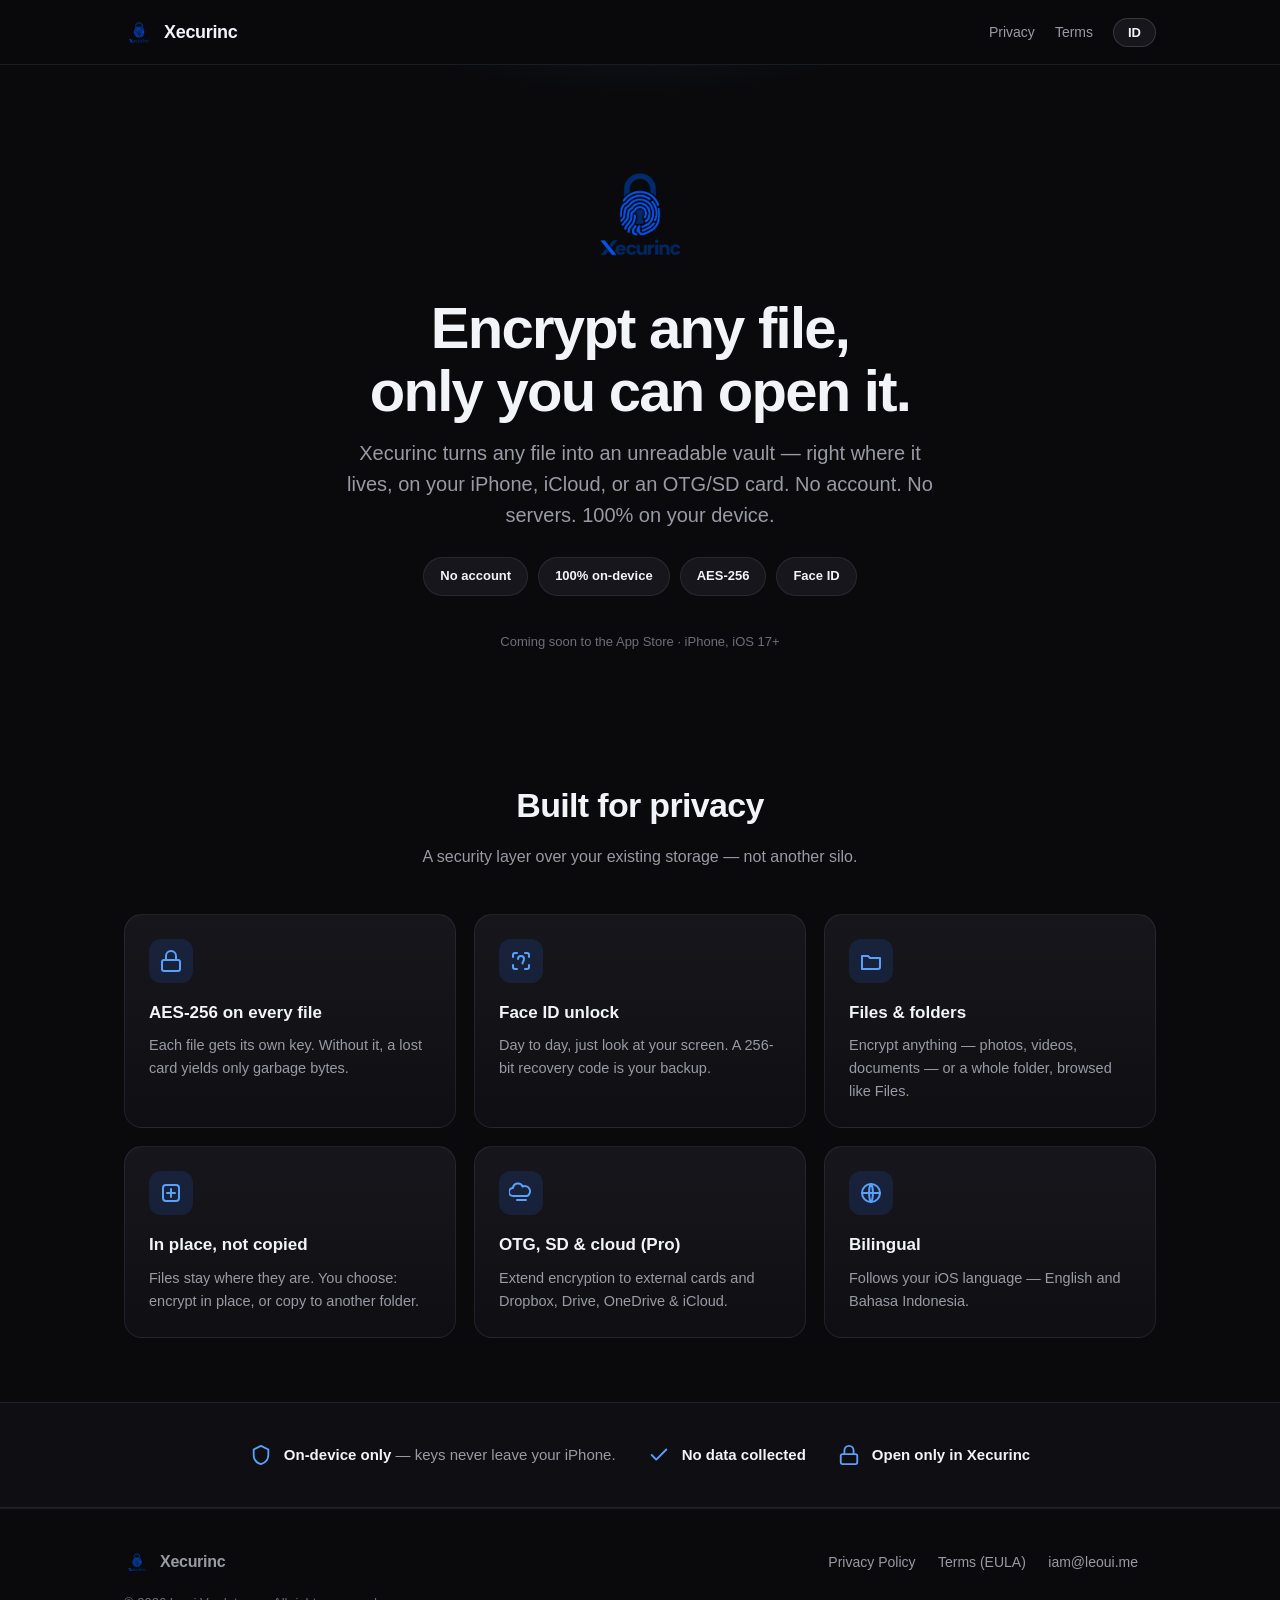
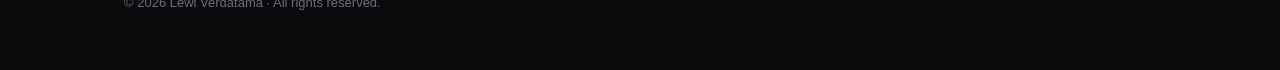
==== index.html @ 2d791631 "Xecurinc product site: landing, privacy, terms (bilingual EN/ID)" ====
<!doctype html>
<html lang="en" class="lang-en">
<head>
<meta charset="utf-8">
<meta name="viewport" content="width=device-width, initial-scale=1">
<title>Xecurinc — Encrypt any file, on your device</title>
<meta name="description" content="Xecurinc turns any file into an encrypted vault only you can open. No account, no servers, 100% on your device.">
<link rel="icon" href="xecurinc-logo.png">
<link rel="stylesheet" href="style.css">
</head>
<body>
<header class="site-header">
  <div class="container nav">
    <a class="brand" href="index.html">
      <img src="xecurinc-logo.png" alt="Xecurinc">
      <span>Xecurinc</span>
    </a>
    <div class="spacer"></div>
    <a class="navlink" href="privacy.html"><span class="t-en">Privacy</span><span class="t-id">Privasi</span></a>
    <a class="navlink" href="terms.html"><span class="t-en">Terms</span><span class="t-id">Ketentuan</span></a>
    <button class="lang-toggle" data-lang-toggle>ID</button>
  </div>
</header>

<main>
  <section class="hero">
    <div class="container">
      <img class="hero-logo" src="xecurinc-logo.png" alt="Xecurinc logo">
      <h1>
        <span class="t-en">Encrypt any file, <br class="brk">only you can open it.</span>
        <span class="t-id">Enkripsi file apa pun, <br class="brk">hanya Anda yang bisa membukanya.</span>
      </h1>
      <p class="lead">
        <span class="t-en">Xecurinc turns any file into an unreadable vault — right where it lives, on your iPhone, iCloud, or an OTG/SD card. No account. No servers. 100% on your device.</span>
        <span class="t-id">Xecurinc mengubah file apa pun menjadi brankas tak terbaca — langsung di tempatnya, di iPhone, iCloud, atau kartu OTG/SD. Tanpa akun. Tanpa server. 100% di perangkat Anda.</span>
      </p>
      <div class="badges">
        <span class="badge"><span class="t-en">No account</span><span class="t-id">Tanpa akun</span></span>
        <span class="badge"><span class="t-en">100% on-device</span><span class="t-id">100% di perangkat</span></span>
        <span class="badge">AES-256</span>
        <span class="badge">Face ID</span>
      </div>
      <div class="pill-note">
        <span class="t-en">Coming soon to the App Store · iPhone, iOS 17+</span>
        <span class="t-id">Segera hadir di App Store · iPhone, iOS 17+</span>
      </div>
    </div>
  </section>

  <section class="block">
    <div class="container">
      <h2 class="section-title"><span class="t-en">Built for privacy</span><span class="t-id">Dirancang untuk privasi</span></h2>
      <p class="section-sub">
        <span class="t-en">A security layer over your existing storage — not another silo.</span>
        <span class="t-id">Lapisan keamanan di atas penyimpanan Anda — bukan silo baru.</span>
      </p>
      <div class="grid">
        <div class="card">
          <div class="ic"><svg viewBox="0 0 24 24" fill="none" stroke="currentColor" stroke-width="2" stroke-linecap="round" stroke-linejoin="round"><rect x="3" y="11" width="18" height="11" rx="2"/><path d="M7 11V7a5 5 0 0 1 10 0v4"/></svg></div>
          <h3><span class="t-en">AES-256 on every file</span><span class="t-id">AES-256 di setiap file</span></h3>
          <p><span class="t-en">Each file gets its own key. Without it, a lost card yields only garbage bytes.</span><span class="t-id">Tiap file punya kunci sendiri. Tanpanya, kartu yang hilang hanya berisi byte sampah.</span></p>
        </div>
        <div class="card">
          <div class="ic"><svg viewBox="0 0 24 24" fill="none" stroke="currentColor" stroke-width="2" stroke-linecap="round" stroke-linejoin="round"><path d="M4 8V6a2 2 0 0 1 2-2h2"/><path d="M4 16v2a2 2 0 0 0 2 2h2"/><path d="M16 4h2a2 2 0 0 1 2 2v2"/><path d="M16 20h2a2 2 0 0 0 2-2v-2"/><path d="M9 10a3 3 0 0 1 6 0c0 2-1.5 3-1.5 4.5"/></svg></div>
          <h3><span class="t-en">Face ID unlock</span><span class="t-id">Buka dengan Face ID</span></h3>
          <p><span class="t-en">Day to day, just look at your screen. A 256-bit recovery code is your backup.</span><span class="t-id">Sehari-hari cukup pandang layar. Recovery code 256-bit sebagai cadangan.</span></p>
        </div>
        <div class="card">
          <div class="ic"><svg viewBox="0 0 24 24" fill="none" stroke="currentColor" stroke-width="2" stroke-linecap="round" stroke-linejoin="round"><path d="M3 7h6l2 2h10v9a2 2 0 0 1-2 2H3z"/></svg></div>
          <h3><span class="t-en">Files & folders</span><span class="t-id">File & folder</span></h3>
          <p><span class="t-en">Encrypt anything — photos, videos, documents — or a whole folder, browsed like Files.</span><span class="t-id">Enkripsi apa pun — foto, video, dokumen — atau satu folder utuh, dijelajahi seperti Files.</span></p>
        </div>
        <div class="card">
          <div class="ic"><svg viewBox="0 0 24 24" fill="none" stroke="currentColor" stroke-width="2" stroke-linecap="round" stroke-linejoin="round"><rect x="4" y="4" width="16" height="16" rx="3"/><path d="M8 12h8M12 8v8"/></svg></div>
          <h3><span class="t-en">In place, not copied</span><span class="t-id">Di tempat, bukan disalin</span></h3>
          <p><span class="t-en">Files stay where they are. You choose: encrypt in place, or copy to another folder.</span><span class="t-id">File tetap di tempatnya. Anda pilih: enkripsi di tempat, atau salin ke folder lain.</span></p>
        </div>
        <div class="card">
          <div class="ic"><svg viewBox="0 0 24 24" fill="none" stroke="currentColor" stroke-width="2" stroke-linecap="round" stroke-linejoin="round"><path d="M4 15a4 4 0 0 1 0-8 5 5 0 0 1 9.6-1.5A4.5 4.5 0 0 1 18 15z"/><path d="M8 19h9"/></svg></div>
          <h3><span class="t-en">OTG, SD & cloud (Pro)</span><span class="t-id">OTG, SD & cloud (Pro)</span></h3>
          <p><span class="t-en">Extend encryption to external cards and Dropbox, Drive, OneDrive & iCloud.</span><span class="t-id">Perluas enkripsi ke kartu eksternal dan Dropbox, Drive, OneDrive & iCloud.</span></p>
        </div>
        <div class="card">
          <div class="ic"><svg viewBox="0 0 24 24" fill="none" stroke="currentColor" stroke-width="2" stroke-linecap="round" stroke-linejoin="round"><circle cx="12" cy="12" r="9"/><path d="M3 12h18M12 3c2.5 2.7 2.5 15.3 0 18M12 3c-2.5 2.7-2.5 15.3 0 18"/></svg></div>
          <h3><span class="t-en">Bilingual</span><span class="t-id">Bilingual</span></h3>
          <p><span class="t-en">Follows your iOS language — English and Bahasa Indonesia.</span><span class="t-id">Mengikuti bahasa iOS Anda — Inggris dan Bahasa Indonesia.</span></p>
        </div>
      </div>
    </div>
  </section>

  <section class="trust">
    <div class="container row">
      <div class="item"><svg viewBox="0 0 24 24" fill="none" stroke="currentColor" stroke-width="2" stroke-linecap="round" stroke-linejoin="round"><path d="M12 2 4 6v6c0 5 3.4 8.5 8 10 4.6-1.5 8-5 8-10V6z"/></svg><span><b><span class="t-en">On-device only</span><span class="t-id">Hanya di perangkat</span></b> — <span class="t-en">keys never leave your iPhone.</span><span class="t-id">kunci tak pernah keluar dari iPhone.</span></span></div>
      <div class="item"><svg viewBox="0 0 24 24" fill="none" stroke="currentColor" stroke-width="2" stroke-linecap="round" stroke-linejoin="round"><path d="M20 6 9 17l-5-5"/></svg><span><b><span class="t-en">No data collected</span><span class="t-id">Tanpa pengumpulan data</span></b></span></div>
      <div class="item"><svg viewBox="0 0 24 24" fill="none" stroke="currentColor" stroke-width="2" stroke-linecap="round" stroke-linejoin="round"><rect x="3" y="11" width="18" height="11" rx="2"/><path d="M7 11V7a5 5 0 0 1 10 0v4"/></svg><span><b><span class="t-en">Open only in Xecurinc</span><span class="t-id">Hanya terbuka di Xecurinc</span></b></span></div>
    </div>
  </section>
</main>

<footer class="site-footer">
  <div class="container footer-grid">
    <a class="brand" href="index.html"><img src="xecurinc-logo.png" alt="" style="width:26px;height:26px"><span style="font-size:16px">Xecurinc</span></a>
    <div class="spacer"></div>
    <div>
      <a href="privacy.html"><span class="t-en">Privacy Policy</span><span class="t-id">Kebijakan Privasi</span></a>
      <a href="terms.html"><span class="t-en">Terms (EULA)</span><span class="t-id">Ketentuan (EULA)</span></a>
      <a href="mailto:iam@leoui.me">iam@leoui.me</a>
    </div>
  </div>
  <div class="container" style="margin-top:18px">
    <div class="copyright">© 2026 Lewi Verdatama · <span class="t-en">All rights reserved.</span><span class="t-id">Hak cipta dilindungi.</span></div>
  </div>
</footer>

<script src="site.js"></script>
</body>
</html>
---- style.css ----
/* Xecurinc site — dark, brand-blue, professional. */
:root {
  --bg: #0A0A0C;
  --bg-2: #0F0F13;
  --surface: #16161C;
  --surface-2: #1C1C24;
  --text: #F3F4F7;
  --muted: #9A9AA6;
  --faint: #6E6E7A;
  --accent: #2F7CFF;
  --accent-2: #59A0FF;
  --border: rgba(255, 255, 255, 0.08);
  --border-strong: rgba(255, 255, 255, 0.14);
  --radius: 18px;
  --maxw: 1080px;
  --font: -apple-system, BlinkMacSystemFont, "SF Pro Display", "Segoe UI", Roboto, Helvetica, Arial, sans-serif;
}

* { box-sizing: border-box; }
html { scroll-behavior: smooth; -webkit-text-size-adjust: 100%; }
body {
  margin: 0;
  background: var(--bg);
  color: var(--text);
  font-family: var(--font);
  line-height: 1.6;
  -webkit-font-smoothing: antialiased;
}
img { max-width: 100%; display: block; }
a { color: var(--accent-2); text-decoration: none; }
a:hover { text-decoration: underline; }

/* Bilingual visibility */
.lang-en .t-id { display: none !important; }
.lang-id .t-en { display: none !important; }

.container { max-width: var(--maxw); margin: 0 auto; padding: 0 24px; }

/* Header */
.site-header {
  position: sticky; top: 0; z-index: 50;
  backdrop-filter: saturate(160%) blur(14px);
  background: rgba(10, 10, 12, 0.72);
  border-bottom: 1px solid var(--border);
}
.nav {
  display: flex; align-items: center; gap: 20px;
  height: 64px;
}
.brand { display: flex; align-items: center; gap: 10px; font-weight: 700; letter-spacing: -0.02em; color: var(--text); }
.brand img { width: 30px; height: 30px; }
.brand span { font-size: 18px; }
.nav .spacer { flex: 1; }
.nav a.navlink { color: var(--muted); font-size: 14px; font-weight: 500; }
.nav a.navlink:hover { color: var(--text); text-decoration: none; }
.lang-toggle {
  border: 1px solid var(--border-strong);
  background: var(--surface);
  color: var(--text);
  border-radius: 999px;
  padding: 6px 14px;
  font-size: 13px; font-weight: 600;
  cursor: pointer;
  font-family: var(--font);
}
.lang-toggle:hover { border-color: var(--accent); color: var(--accent-2); }

/* Hero */
.hero { position: relative; overflow: hidden; text-align: center; padding: 88px 0 60px; }
.hero::before {
  content: ""; position: absolute; inset: -30% 0 auto 0; height: 600px;
  background: radial-gradient(600px 320px at 50% 0%, rgba(47, 124, 255, 0.28), transparent 70%);
  pointer-events: none;
}
.hero-logo { width: 120px; height: 120px; margin: 0 auto 24px; position: relative; }
.hero h1 { font-size: clamp(28px, 7vw, 58px); line-height: 1.08; letter-spacing: -0.03em; margin: 0 0 16px; font-weight: 800; text-wrap: balance; }
.hero p.lead { font-size: clamp(15px, 2.2vw, 20px); line-height: 1.55; color: var(--muted); max-width: 600px; margin: 0 auto 26px; text-wrap: pretty; }
.badges { display: flex; flex-wrap: wrap; gap: 10px; justify-content: center; margin-bottom: 28px; }
.badge {
  border: 1px solid var(--border);
  background: var(--surface);
  color: var(--text);
  border-radius: 999px; padding: 8px 16px; font-size: 13px; font-weight: 600;
}
.pill-note {
  display: inline-block; margin-top: 8px; color: var(--faint); font-size: 13px;
}

/* Sections */
section.block { padding: 64px 0; }
.section-title { font-size: clamp(24px, 3.6vw, 34px); font-weight: 800; letter-spacing: -0.02em; text-align: center; margin: 0 0 12px; }
.section-sub { text-align: center; color: var(--muted); max-width: 620px; margin: 0 auto 44px; }

.grid { display: grid; grid-template-columns: repeat(3, 1fr); gap: 18px; }
@media (max-width: 820px) { .grid { grid-template-columns: 1fr; } }
.card {
  background: linear-gradient(180deg, var(--surface), var(--bg-2));
  border: 1px solid var(--border);
  border-radius: var(--radius);
  padding: 24px;
  transition: border-color .2s ease, transform .2s ease;
}
.card:hover { border-color: var(--border-strong); transform: translateY(-2px); }
.card .ic {
  width: 44px; height: 44px; border-radius: 12px;
  display: grid; place-items: center; margin-bottom: 16px;
  background: rgba(47, 124, 255, 0.14); color: var(--accent-2);
}
.card .ic svg { width: 24px; height: 24px; }
.card h3 { margin: 0 0 8px; font-size: 17px; font-weight: 700; }
.card p { margin: 0; color: var(--muted); font-size: 14.5px; }

/* Trust strip */
.trust {
  background: var(--bg-2);
  border-top: 1px solid var(--border);
  border-bottom: 1px solid var(--border);
}
.trust .row { display: flex; flex-wrap: wrap; gap: 32px; justify-content: center; align-items: center; padding: 40px 0; }
.trust .item { display: flex; align-items: center; gap: 12px; color: var(--muted); font-size: 15px; }
.trust .item svg { width: 22px; height: 22px; color: var(--accent-2); flex: none; }
.trust .item b { color: var(--text); font-weight: 700; }

/* Legal / content pages */
.doc { padding: 56px 0 24px; }
.doc h1 { font-size: clamp(28px, 5vw, 40px); font-weight: 800; letter-spacing: -0.02em; margin: 0 0 6px; }
.doc .updated { color: var(--faint); font-size: 14px; margin-bottom: 32px; }
.doc h2 { font-size: 20px; font-weight: 700; margin: 34px 0 10px; }
.doc p, .doc li { color: #D8D9DE; font-size: 15.5px; }
.doc ul { padding-left: 20px; }
.doc .lead { color: var(--muted); font-size: 17px; }
.doc .divider { height: 1px; background: var(--border); margin: 40px 0; border: 0; }
.callout {
  border: 1px solid var(--border-strong);
  background: var(--surface);
  border-left: 3px solid var(--accent);
  border-radius: 12px; padding: 16px 18px; margin: 20px 0;
  color: #D8D9DE; font-size: 14.5px;
}

/* Footer */
.site-footer { border-top: 1px solid var(--border); padding: 40px 0 56px; color: var(--muted); }
.footer-grid { display: flex; flex-wrap: wrap; gap: 24px; align-items: center; }
.footer-grid .spacer { flex: 1; }
.site-footer a { color: var(--muted); font-size: 14px; margin-right: 18px; }
.site-footer a:hover { color: var(--text); }
.copyright { font-size: 13px; color: var(--faint); }

.cta-row { display: flex; gap: 12px; justify-content: center; flex-wrap: wrap; }
.btn {
  display: inline-flex; align-items: center; gap: 8px;
  border-radius: 999px; padding: 12px 22px; font-weight: 700; font-size: 15px;
  border: 1px solid var(--border-strong); color: var(--text); background: var(--surface);
  cursor: pointer;
}
.btn.primary { background: var(--accent); border-color: var(--accent); color: #fff; }
.btn.primary:hover { background: var(--accent-2); text-decoration: none; }
.btn:hover { text-decoration: none; border-color: var(--accent); }

/* The forced line break in the headline is desktop-only; on small screens the
   text flows naturally instead of breaking awkwardly. */
.brk { display: none; }
@media (min-width: 641px) { .brk { display: inline; } }

/* Mobile refinements */
@media (max-width: 640px) {
  .container { padding: 0 20px; }
  .nav { height: 58px; gap: 16px; }
  .nav a.navlink { font-size: 13px; }
  .brand span { font-size: 17px; }

  .hero { padding: 48px 0 36px; }
  .hero-logo { width: 96px; height: 96px; margin-bottom: 18px; }
  .hero h1 { letter-spacing: -0.02em; }
  .hero p.lead { font-size: 15.5px; }
  .badges { gap: 8px; margin-bottom: 22px; }
  .badge { padding: 7px 13px; font-size: 12.5px; }

  section.block { padding: 44px 0; }
  .section-sub { margin-bottom: 30px; }
  .grid { gap: 14px; }
  .card { padding: 20px; }

  .trust .row { flex-direction: column; align-items: flex-start; gap: 16px; padding: 32px 0; }

  .doc { padding: 36px 0 16px; }
  .footer-grid { flex-direction: column; align-items: flex-start; gap: 16px; }
  .site-footer a { margin-right: 0; display: block; margin-bottom: 8px; }
}

/* Very narrow: drop the brand wordmark so nav links + toggle never collide. */
@media (max-width: 520px) {
  .brand span { display: none; }
}
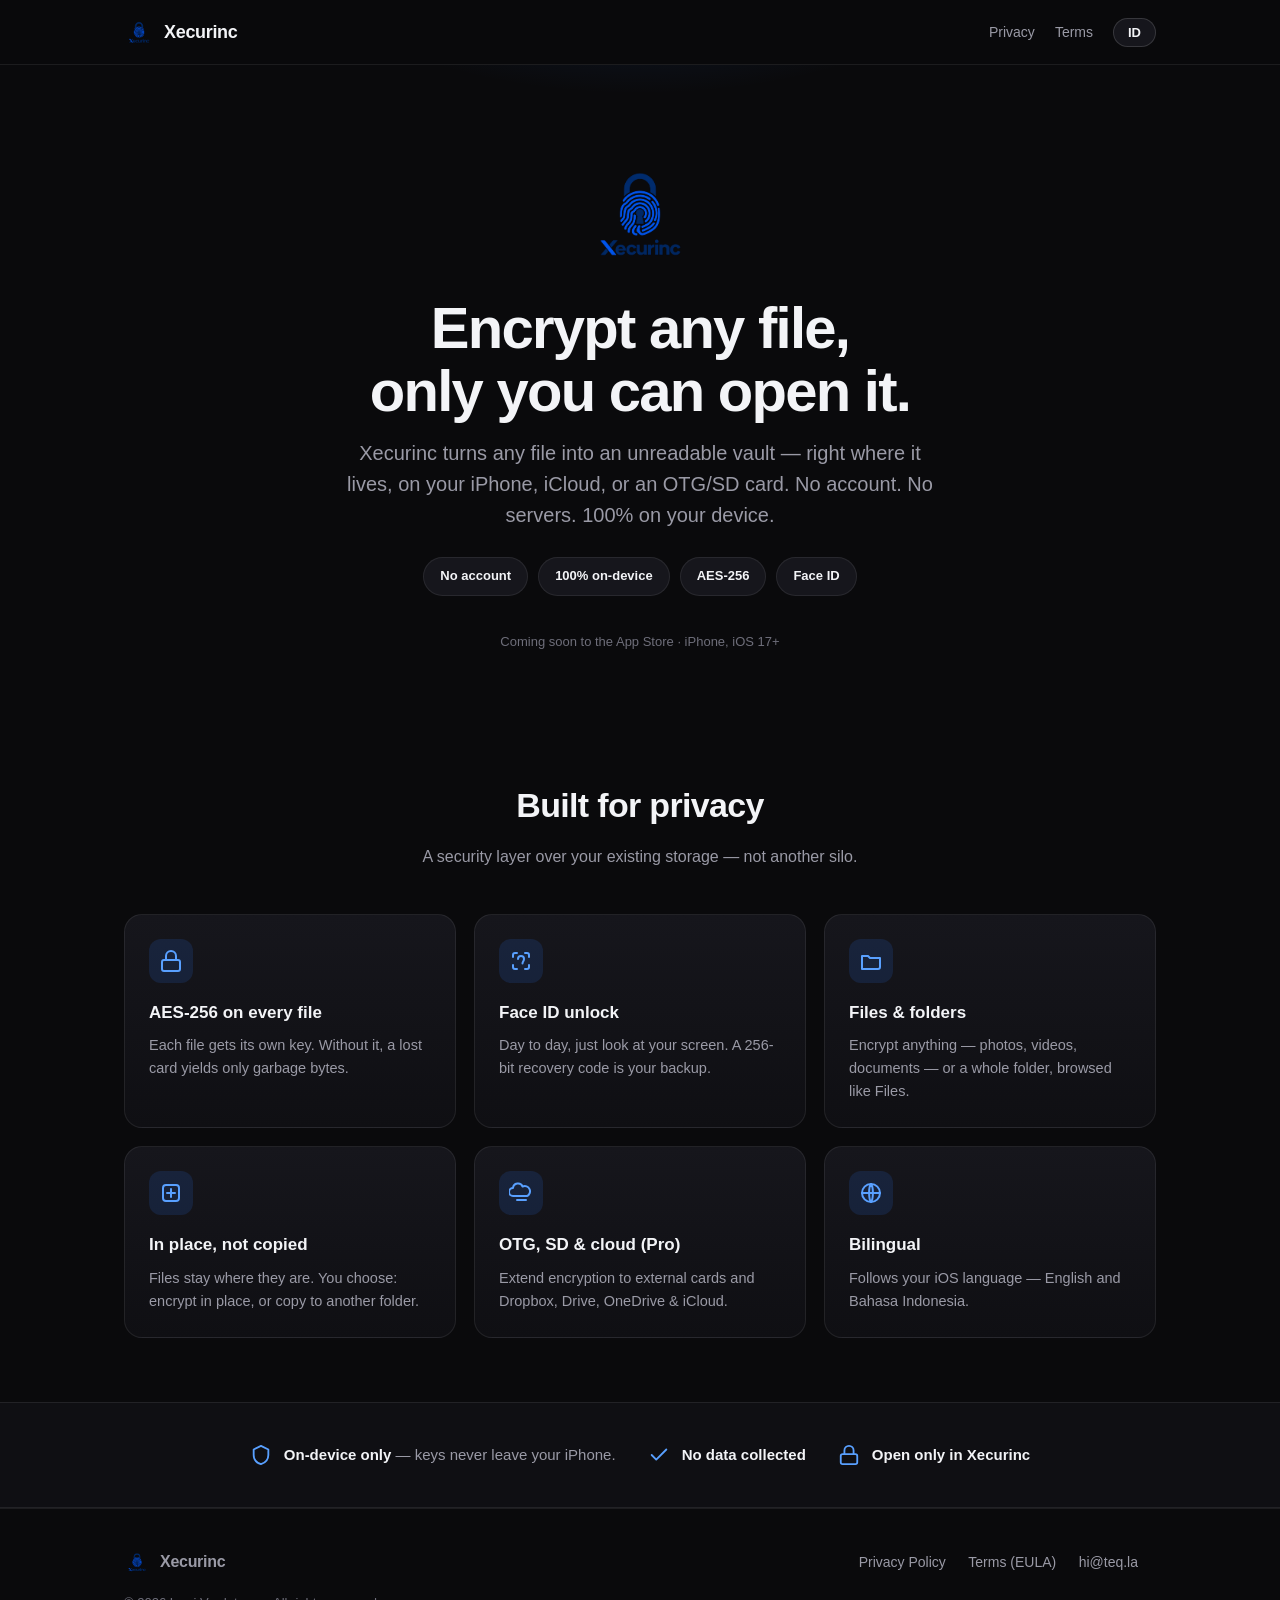
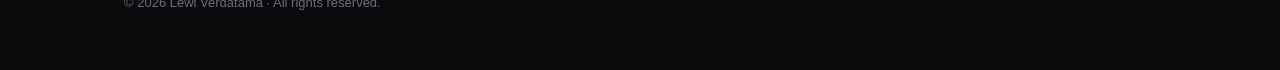
==== commit 7c651a6a: "Change contact email to hi@teq.la" ====
--- a/index.html
+++ b/index.html
@@ -105,7 +105,7 @@
     <div>
       <a href="privacy.html"><span class="t-en">Privacy Policy</span><span class="t-id">Kebijakan Privasi</span></a>
       <a href="terms.html"><span class="t-en">Terms (EULA)</span><span class="t-id">Ketentuan (EULA)</span></a>
-      <a href="mailto:iam@leoui.me">iam@leoui.me</a>
+      <a href="mailto:hi@teq.la">hi@teq.la</a>
     </div>
   </div>
   <div class="container" style="margin-top:18px">
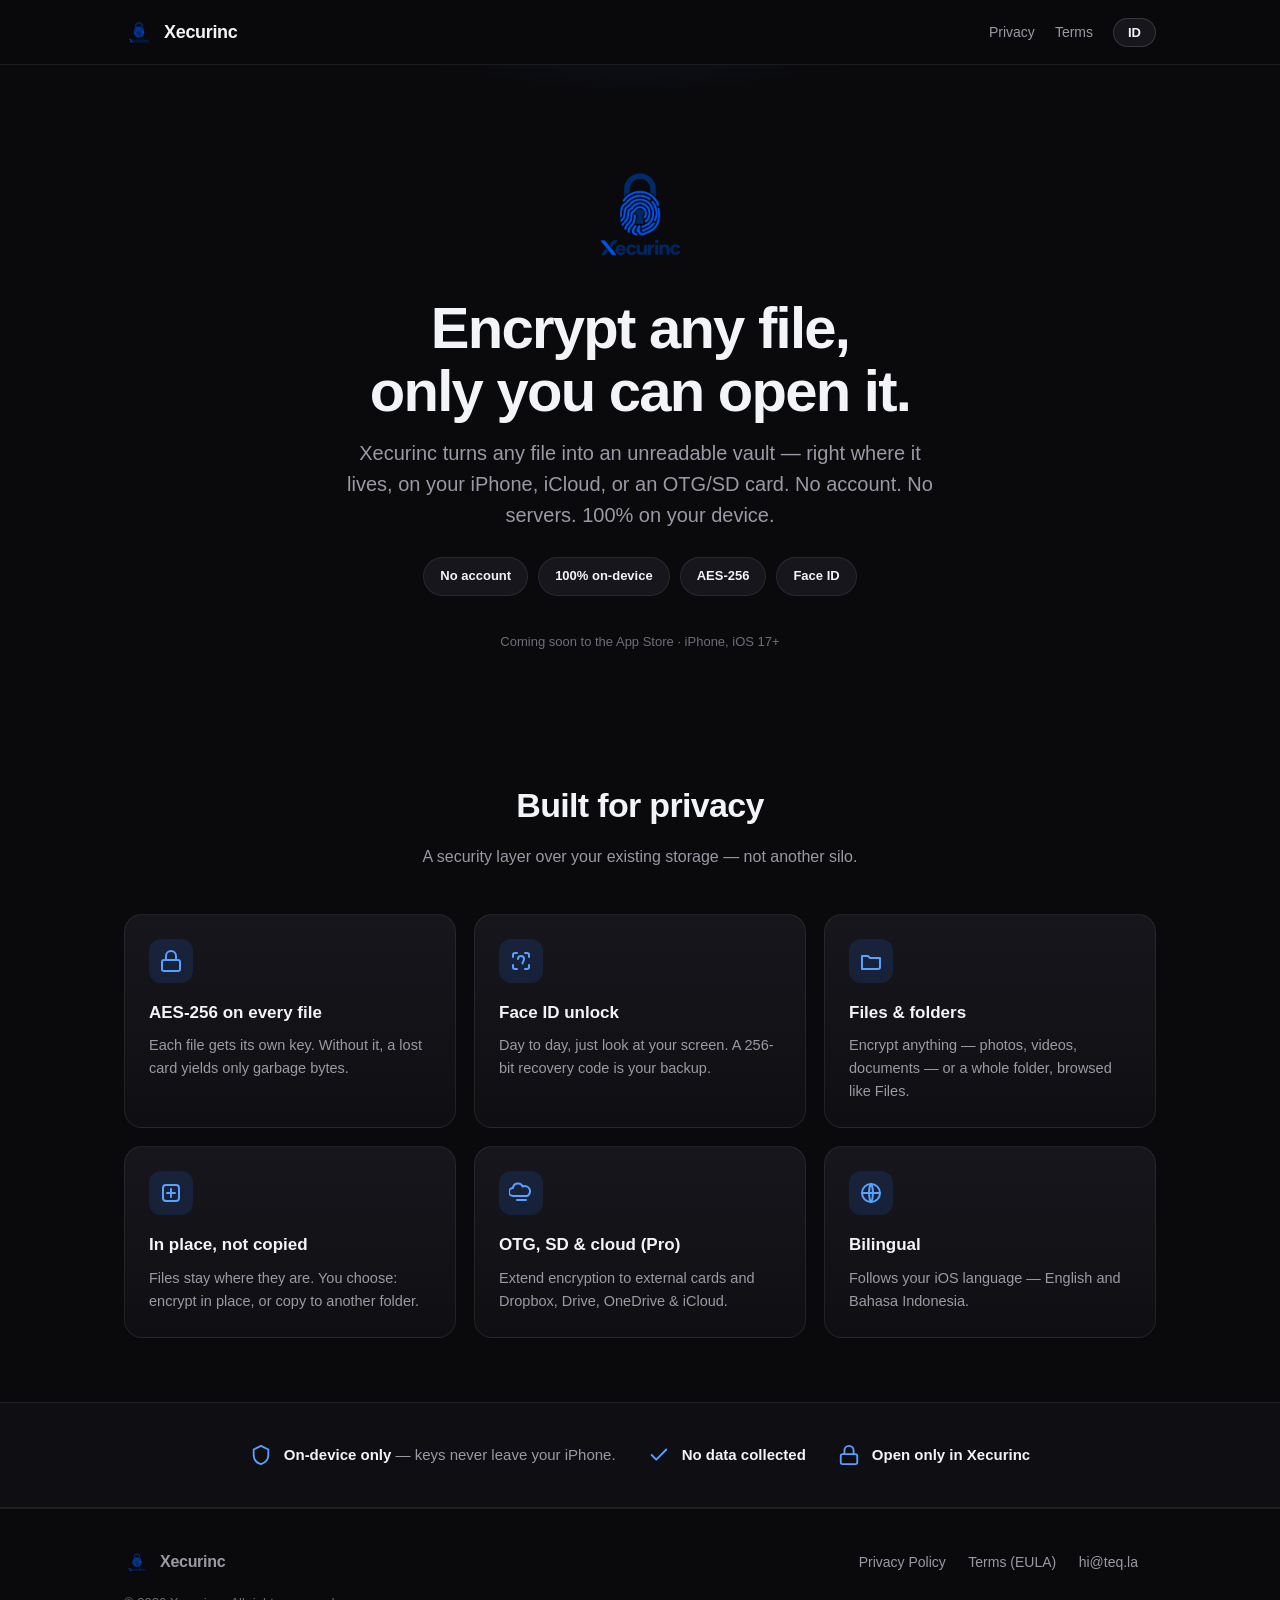
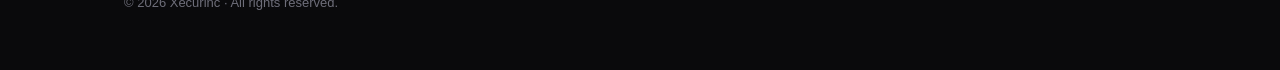
==== commit 6ee68663: "Footer copyright to Xecurinc" ====
--- a/index.html
+++ b/index.html
@@ -109,7 +109,7 @@
     </div>
   </div>
   <div class="container" style="margin-top:18px">
-    <div class="copyright">© 2026 Lewi Verdatama · <span class="t-en">All rights reserved.</span><span class="t-id">Hak cipta dilindungi.</span></div>
+    <div class="copyright">© 2026 Xecurinc · <span class="t-en">All rights reserved.</span><span class="t-id">Hak cipta dilindungi.</span></div>
   </div>
 </footer>
 
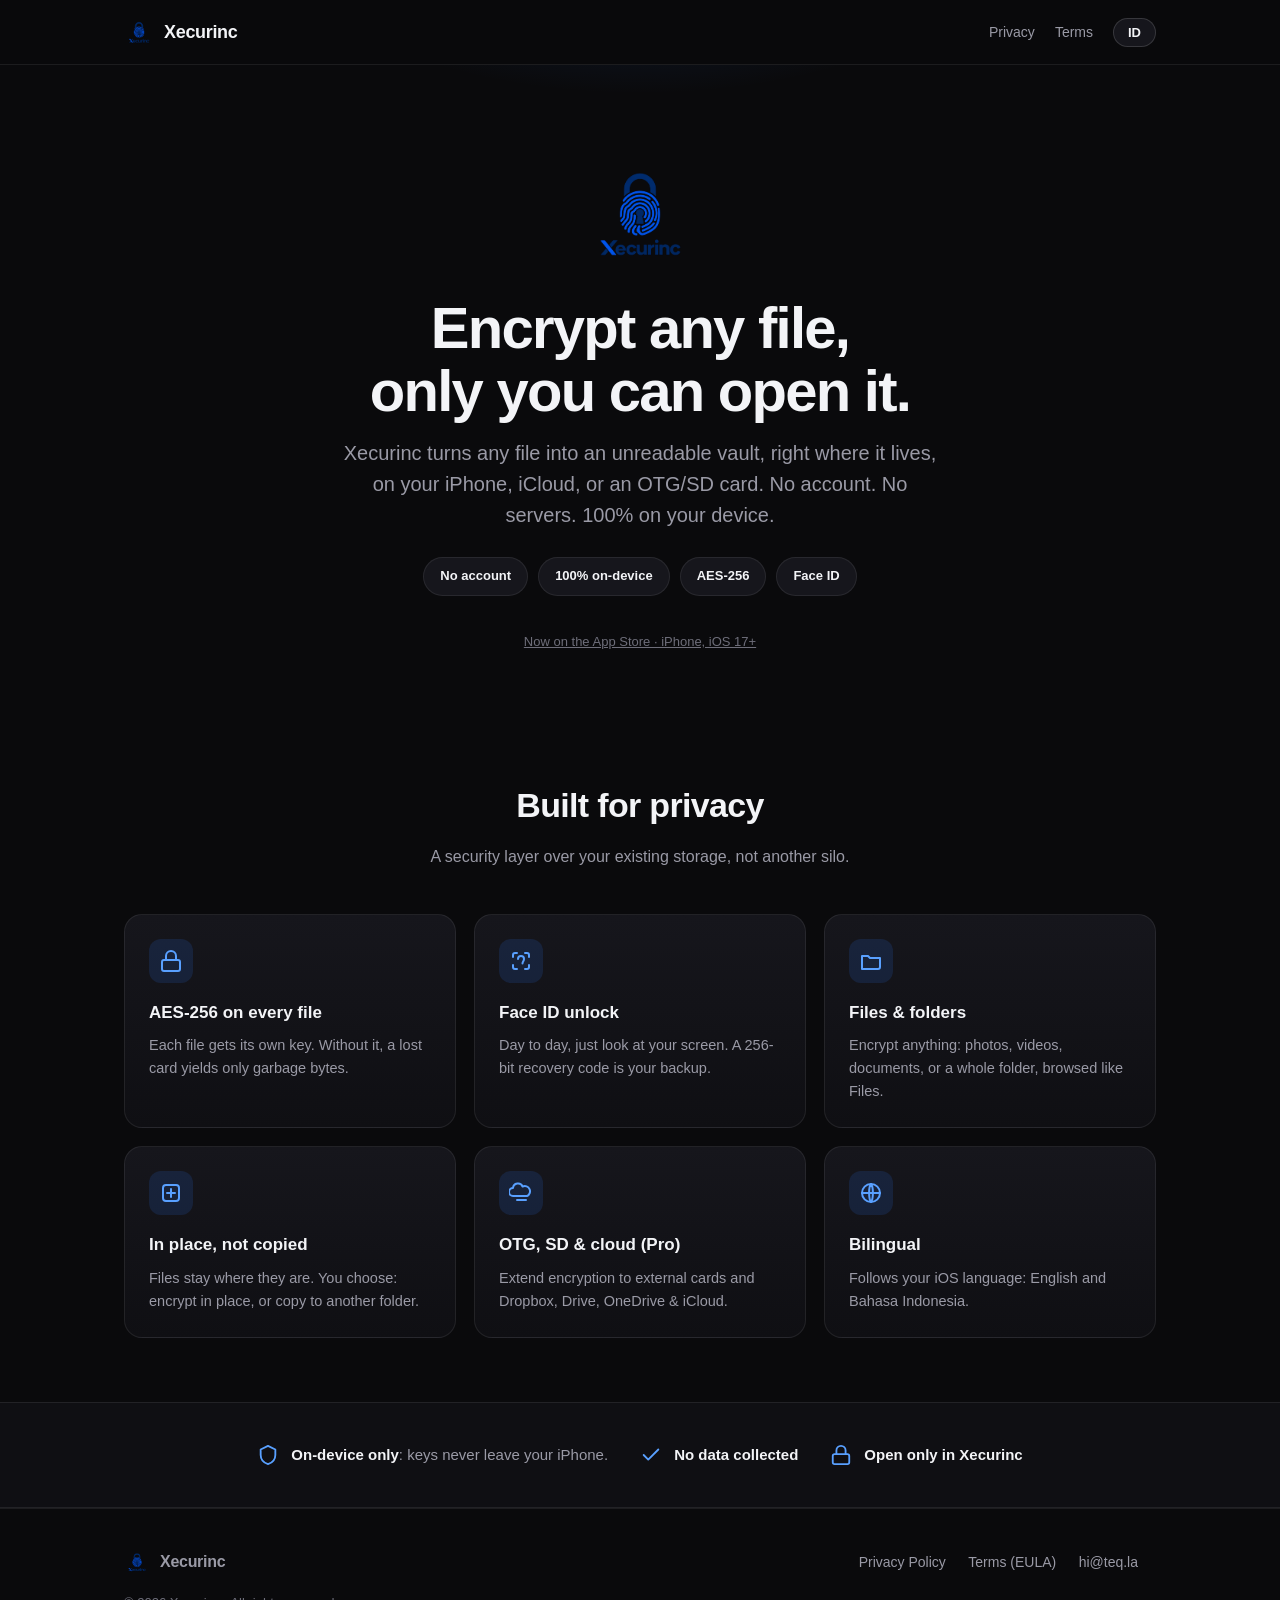
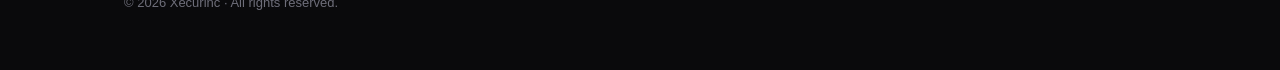
==== commit 2c0cb185: "Remove em dashes; app now live on the App Store (linked)" ====
--- a/index.html
+++ b/index.html
@@ -3,7 +3,7 @@
 <head>
 <meta charset="utf-8">
 <meta name="viewport" content="width=device-width, initial-scale=1">
-<title>Xecurinc — Encrypt any file, on your device</title>
+<title>Xecurinc: Encrypt any file, on your device</title>
 <meta name="description" content="Xecurinc turns any file into an encrypted vault only you can open. No account, no servers, 100% on your device.">
 <link rel="icon" href="xecurinc-logo.png">
 <link rel="stylesheet" href="style.css">
@@ -31,8 +31,8 @@
         <span class="t-id">Enkripsi file apa pun, <br class="brk">hanya Anda yang bisa membukanya.</span>
       </h1>
       <p class="lead">
-        <span class="t-en">Xecurinc turns any file into an unreadable vault — right where it lives, on your iPhone, iCloud, or an OTG/SD card. No account. No servers. 100% on your device.</span>
-        <span class="t-id">Xecurinc mengubah file apa pun menjadi brankas tak terbaca — langsung di tempatnya, di iPhone, iCloud, atau kartu OTG/SD. Tanpa akun. Tanpa server. 100% di perangkat Anda.</span>
+        <span class="t-en">Xecurinc turns any file into an unreadable vault, right where it lives, on your iPhone, iCloud, or an OTG/SD card. No account. No servers. 100% on your device.</span>
+        <span class="t-id">Xecurinc mengubah file apa pun menjadi brankas tak terbaca, langsung di tempatnya, di iPhone, iCloud, atau kartu OTG/SD. Tanpa akun. Tanpa server. 100% di perangkat Anda.</span>
       </p>
       <div class="badges">
         <span class="badge"><span class="t-en">No account</span><span class="t-id">Tanpa akun</span></span>
@@ -40,9 +40,9 @@
         <span class="badge">AES-256</span>
         <span class="badge">Face ID</span>
       </div>
-      <div class="pill-note">
-        <span class="t-en">Coming soon to the App Store · iPhone, iOS 17+</span>
-        <span class="t-id">Segera hadir di App Store · iPhone, iOS 17+</span>
+      <div class="pill-note"><a href="https://apps.apple.com/id/app/xecurinc/id6811709938" style="color:inherit;text-decoration:underline">
+        <span class="t-en">Now on the App Store · iPhone, iOS 17+</span>
+        <span class="t-id">Sudah tersedia di App Store · iPhone, iOS 17+</span></a>
       </div>
     </div>
   </section>
@@ -51,8 +51,8 @@
     <div class="container">
       <h2 class="section-title"><span class="t-en">Built for privacy</span><span class="t-id">Dirancang untuk privasi</span></h2>
       <p class="section-sub">
-        <span class="t-en">A security layer over your existing storage — not another silo.</span>
-        <span class="t-id">Lapisan keamanan di atas penyimpanan Anda — bukan silo baru.</span>
+        <span class="t-en">A security layer over your existing storage, not another silo.</span>
+        <span class="t-id">Lapisan keamanan di atas penyimpanan Anda, bukan silo baru.</span>
       </p>
       <div class="grid">
         <div class="card">
@@ -68,7 +68,7 @@
         <div class="card">
           <div class="ic"><svg viewBox="0 0 24 24" fill="none" stroke="currentColor" stroke-width="2" stroke-linecap="round" stroke-linejoin="round"><path d="M3 7h6l2 2h10v9a2 2 0 0 1-2 2H3z"/></svg></div>
           <h3><span class="t-en">Files & folders</span><span class="t-id">File & folder</span></h3>
-          <p><span class="t-en">Encrypt anything — photos, videos, documents — or a whole folder, browsed like Files.</span><span class="t-id">Enkripsi apa pun — foto, video, dokumen — atau satu folder utuh, dijelajahi seperti Files.</span></p>
+          <p><span class="t-en">Encrypt anything: photos, videos, documents, or a whole folder, browsed like Files.</span><span class="t-id">Enkripsi apa pun: foto, video, dokumen, atau satu folder utuh, dijelajahi seperti Files.</span></p>
         </div>
         <div class="card">
           <div class="ic"><svg viewBox="0 0 24 24" fill="none" stroke="currentColor" stroke-width="2" stroke-linecap="round" stroke-linejoin="round"><rect x="4" y="4" width="16" height="16" rx="3"/><path d="M8 12h8M12 8v8"/></svg></div>
@@ -83,7 +83,7 @@
         <div class="card">
           <div class="ic"><svg viewBox="0 0 24 24" fill="none" stroke="currentColor" stroke-width="2" stroke-linecap="round" stroke-linejoin="round"><circle cx="12" cy="12" r="9"/><path d="M3 12h18M12 3c2.5 2.7 2.5 15.3 0 18M12 3c-2.5 2.7-2.5 15.3 0 18"/></svg></div>
           <h3><span class="t-en">Bilingual</span><span class="t-id">Bilingual</span></h3>
-          <p><span class="t-en">Follows your iOS language — English and Bahasa Indonesia.</span><span class="t-id">Mengikuti bahasa iOS Anda — Inggris dan Bahasa Indonesia.</span></p>
+          <p><span class="t-en">Follows your iOS language: English and Bahasa Indonesia.</span><span class="t-id">Mengikuti bahasa iOS Anda: Inggris dan Bahasa Indonesia.</span></p>
         </div>
       </div>
     </div>
@@ -91,7 +91,7 @@
 
   <section class="trust">
     <div class="container row">
-      <div class="item"><svg viewBox="0 0 24 24" fill="none" stroke="currentColor" stroke-width="2" stroke-linecap="round" stroke-linejoin="round"><path d="M12 2 4 6v6c0 5 3.4 8.5 8 10 4.6-1.5 8-5 8-10V6z"/></svg><span><b><span class="t-en">On-device only</span><span class="t-id">Hanya di perangkat</span></b> — <span class="t-en">keys never leave your iPhone.</span><span class="t-id">kunci tak pernah keluar dari iPhone.</span></span></div>
+      <div class="item"><svg viewBox="0 0 24 24" fill="none" stroke="currentColor" stroke-width="2" stroke-linecap="round" stroke-linejoin="round"><path d="M12 2 4 6v6c0 5 3.4 8.5 8 10 4.6-1.5 8-5 8-10V6z"/></svg><span><b><span class="t-en">On-device only</span><span class="t-id">Hanya di perangkat</span></b>: <span class="t-en">keys never leave your iPhone.</span><span class="t-id">kunci tak pernah keluar dari iPhone.</span></span></div>
       <div class="item"><svg viewBox="0 0 24 24" fill="none" stroke="currentColor" stroke-width="2" stroke-linecap="round" stroke-linejoin="round"><path d="M20 6 9 17l-5-5"/></svg><span><b><span class="t-en">No data collected</span><span class="t-id">Tanpa pengumpulan data</span></b></span></div>
       <div class="item"><svg viewBox="0 0 24 24" fill="none" stroke="currentColor" stroke-width="2" stroke-linecap="round" stroke-linejoin="round"><rect x="3" y="11" width="18" height="11" rx="2"/><path d="M7 11V7a5 5 0 0 1 10 0v4"/></svg><span><b><span class="t-en">Open only in Xecurinc</span><span class="t-id">Hanya terbuka di Xecurinc</span></b></span></div>
     </div>
